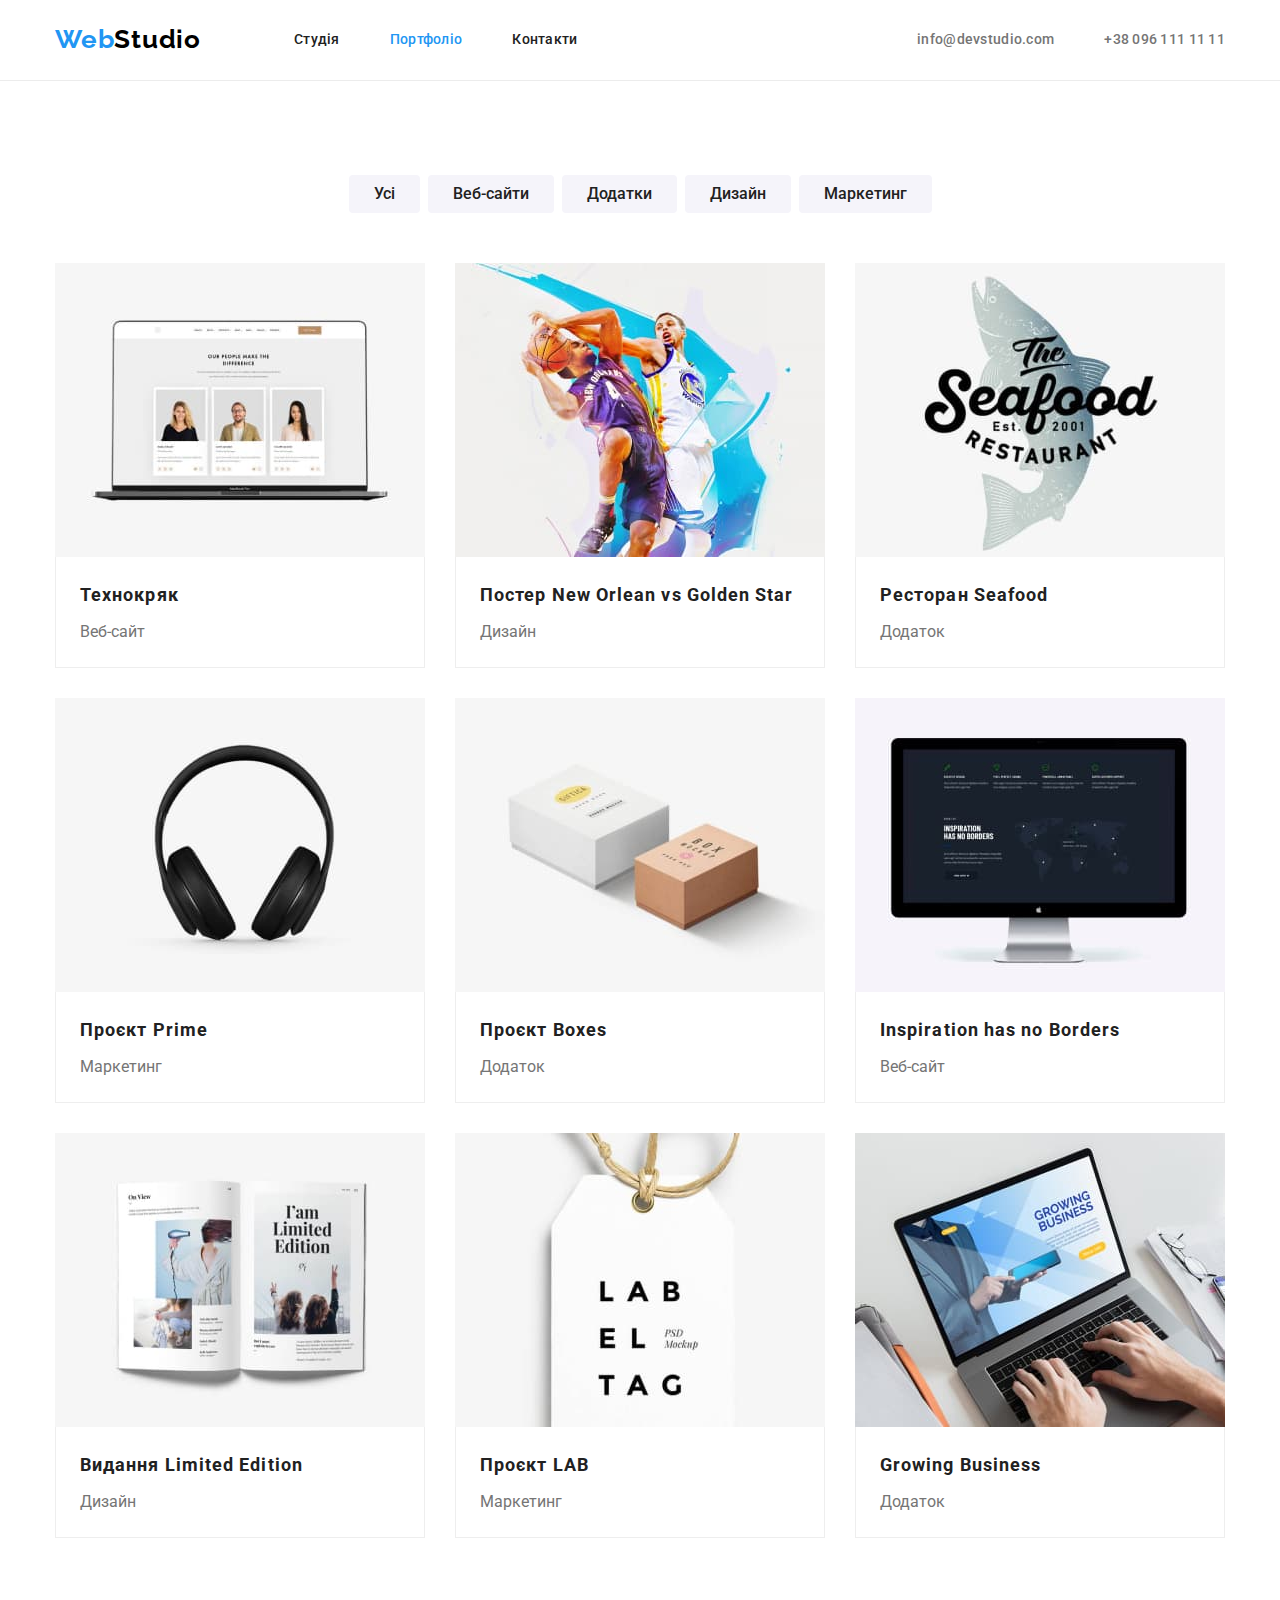
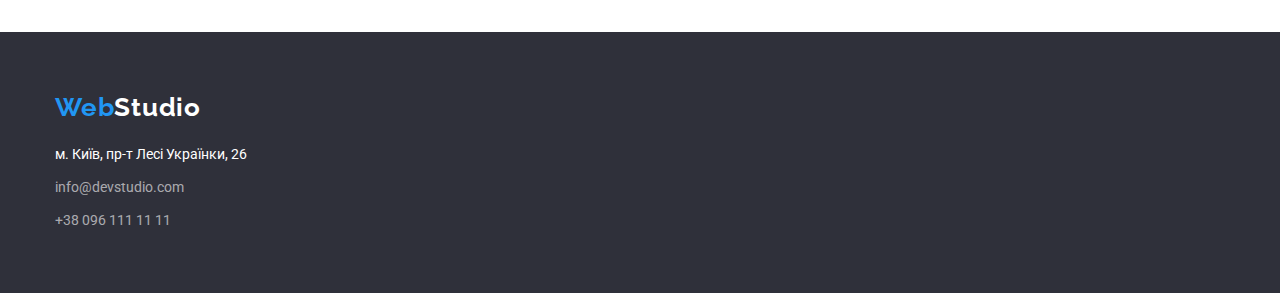
==== portfolio.html @ 0a424352 "Добавляє ДЗ - 3" ====
<!DOCTYPE html>
<html lang="uk">

<head>
  <meta charset="UTF-8" />
  <meta http-equiv="X-UA-Compatible" content="IE=edge" />
  <meta name="viewport" content="width=device-width, initial-scale=1.0" />
  <link rel="stylesheet"
    href="https://cdnjs.cloudflare.com/ajax/libs/modern-normalize/1.1.0/modern-normalize.min.css" />
  <link rel="stylesheet" href="./css/styles.css" />
  <link rel="preconnect" href="https://fonts.googleapis.com" />
  <link rel="preconnect" href="https://fonts.gstatic.com" crossorigin />
  <link href="https://fonts.googleapis.com/css2?family=Raleway:wght@700&family=Roboto:wght@400;500;700;900&display=swap"
    rel="stylesheet" />
  <title>Портфоліо</title>
</head>

<body>
  <!-- Header -->

  <header class="header">
    <div class="container">
      <div class="header-section">
        <nav class="navigation">
          <a class="logo" href="./index.html">Web<span class="part">Studio</span></a>
          <ul class="list">
            <li>
              <a class="link" href="./index.html">Студія</a>
            </li>
            <li>
              <a class="link current" href="./portfolio.html">Портфоліо</a>
            </li>
            <li>
              <a class="link" href="#">Контакти</a>
            </li>
          </ul>
        </nav>
        <ul class="header-links">
          <li>
            <a class="contacts" href="mailto:info@devstudio.com">info@devstudio.com</a>
          </li>
          <li>
            <a class="contacts" href="tel:+380961111111">+38 096 111 11 11</a>
          </li>
        </ul>
      </div>
    </div>
  </header>

  <!-- Main -->

  <main>
    <section class="work-list">
      <div class="container">
        <h1 class="visually-hidden">Список робіт</h1>
        <ul class="filter">
          <li><button class="button" type="button">Усі</button></li>
          <li><button class="button" type="button">Веб-сайти</button></li>
          <li><button class="button" type="button">Додатки</button></li>
          <li><button class="button" type="button">Дизайн</button></li>
          <li><button class="button" type="button">Маркетинг</button></li>
        </ul>
        <ul class="works">
          <li>
            <img src="./images/project-1.jpg" alt="Фотографії в ноутбуці" width="370" height="294" />
            <div class="item">
              <h2 class="title">Технокряк</h2>
              <p class="text">Веб-сайт</p>
            </div>
          </li>
          <li>
            <img src="./images/project-2.jpg" alt="Двоє людей грають у баскетбол" width="370" height="294" />
            <div class="item">
              <h2 class="title">Постер New Orlean vs Golden Star</h2>
              <p class="text">Дизайн</p>
            </div>
          </li>
          <li>
            <img src="./images/project-3.jpg" alt="Логотип компанії" width="370" height="294" />
            <div class="item">
              <h2 class="title">Ресторан Seafood</h2>
              <p class="text">Додаток</p>
            </div>
          </li>
          <li>
            <img src="./images/project-4.jpg" alt="Навушники" width="370" height="294" />
            <div class="item">
              <h2 class="title">Проєкт Prime</h2>
              <p class="text">Маркетинг</p>
            </div>
          </li>
          <li>
            <img src="./images/project-5.jpg" alt="Дві коробки" width="370" height="294" />
            <div class="item">
              <h2 class="title">Проєкт Boxes</h2>
              <p class="text">Додаток</p>
            </div>
          </li>
          <li>
            <img src="./images/project-6.jpg" alt="IMac" width="370" height="294" />
            <div class="item">
              <h2 class="title" lang="en">Inspiration has no Borders</h2>
              <p class="text">Веб-сайт</p>
            </div>
          </li>
          <li>
            <img src="./images/project-7.jpg" alt="Відкрита книга" width="370" height="294" />
            <div class="item">
              <h2 class="title">Видання Limited Edition</h2>
              <p class="text">Дизайн</p>
            </div>
          </li>
          <li>
            <img src="./images/project-8.jpg" alt="Брелок з літерами" width="370" height="294" />
            <div class="item">
              <h2 class="title">Проєкт LAB</h2>
              <p class="text">Маркетинг</p>
            </div>
          </li>
          <li>
            <img src="./images/project-9.jpg" alt="Людина оглядає сторінку в інтернеті" width="370" height="294" />
            <div class="item">
              <h2 class="title" lang="en">Growing Business</h2>
              <p class="text">Додаток</p>
            </div>
          </li>
        </ul>
      </div>
    </section>
  </main>

  <!-- Footer -->

  <footer class="footer">
    <div class="container">
      <a class="logo" href="./index.html">Web<span class="part">Studio</span></a>
      <address>
        <ul>
          <li class="item">
            <a class="goelocation element" href="https://goo.gl/maps/CPtrU1FHBa2aNyZL9" target="_blank"
              rel="noopener noreferrer nofollow">м. Київ, пр-т Лесі Українки, 26</a>
          </li>
          <li class="item">
            <a class="link element" href="mailto:info@devstudio.com">info@devstudio.com</a>
          </li>
          <li class="item">
            <a class="link element" href="tel:+380961111111">+38 096 111 11 11</a>
          </li>
        </ul>
      </address>
    </div>
  </footer>

</html>
---- css/styles.css ----
:root {
  --primary-text-color: #757575;
  --title-text-color: #212121;
  --hero-color: #2f303a;
  --color-white: #ffffff;
  --color-black: #000000;
  --hero-button-color: #188ce8;
  --accent-color: #2196f3;
  --team-section-color: #f5f4fa;
  --footer-contacts-color: rgba(255, 255, 255, 0.6);
}

body {
  color: var(--primary-text-color);
  font-family: Roboto, sans-serif;
  font-size: 14px;
  font-weight: 400;
  background-color: var(--color-white);
  line-height: 1.7;
}

h1,
h2,
h3,
h4,
h5,
h6,
p,
ul {
  margin: 0;
  padding: 0;
}

ul {
  list-style: none;
}

img {
  display: block;
  height: auto;
}

.visually-hidden {
  position: absolute;
  white-space: nowrap;
  width: 1px;
  height: 1px;
  overflow: hidden;
  border: 0;
  padding: 0;
  clip: rect(0 0 0 0);
  clip-path: inset(50%);
  margin: -1px;
}

.container {
  width: 1200px;
  padding-left: 15px;
  padding-right: 15px;
  margin-left: auto;
  margin-right: auto;
  /* outline: 1px solid tomato; */
}

/* Header */

.logo {
  color: var(--accent-color);
  font-family: Raleway, sans-serif;
  font-size: 26px;
  font-weight: 700;
  line-height: 1.2;
  text-decoration: none;
  letter-spacing: 0.03em;
}

.header {
  border-bottom: 1px solid #ececec;
}

.header .part {
  color: var(--color-black);
}

.header-section {
  display: flex;
  justify-content: space-between;
  align-items: center;
}

.navigation {
  display: flex;
  align-items: center;
  gap: 93px;
}

.navigation .list {
  display: flex;
  gap: 50px;
}

.navigation .link {
  display: block;
  padding: 32px 0;

  color: var(--title-text-color);
  font-weight: 500;
  line-height: 1.14;
  text-decoration: none;
  letter-spacing: 0.02em;
}

.navigation .link:hover,
.navigation .link:focus {
  color: var(--accent-color);
}

.navigation .current {
  color: var(--accent-color);
}

.header-links {
  display: flex;
  gap: 50px;
}

.header .contacts {
  padding: 32px 0px;

  color: var(--primary-text-color);
  font-weight: 500;
  line-height: 1.14;
  text-decoration: none;
  letter-spacing: 0.02em;
}

.header .contacts:hover,
.header .contacts:focus {
  color: var(--accent-color);
}

/* Main */

/* Hero */

.hero {
  background-color: var(--hero-color);

  padding-top: 200px;
  padding-bottom: 200px;
}

.hero .title {
  max-width: 696px;
  margin-bottom: 30px;
  margin-left: auto;
  margin-right: auto;
  text-align: center;

  color: var(--color-white);

  font-size: 44px;
  font-weight: 900;
  line-height: 1.36;
  text-transform: uppercase;
  letter-spacing: 0.06em;
}

.hero .button {
  display: block;
  padding: 10px 32px;
  border-radius: 4px;
  border: none;
  margin: 0 auto;

  font-family: inherit;
  font-size: 16px;
  font-weight: 700;
  line-height: 1.88;
  letter-spacing: 0.06em;
  cursor: pointer;

  background-color: var(--accent-color);
  color: var(--color-white);
}

.hero .button:hover,
.hero .button:focus {
  background-color: var(--hero-button-color);
}

/* Advances */

.advances {
  padding-top: 94px;
  padding-bottom: 94px;
}

.advances .list {
  display: flex;
  justify-content: center;
  gap: 30px;
}

.advances .item {
  max-width: 270px;
}

.advances .title {
  margin-bottom: 10px;

  color: var(--title-text-color);
  font-size: 14px;
  font-weight: 700;
  line-height: 1.14;
  text-transform: uppercase;
}

/* Photo Section */

.photo-section {
  padding-bottom: 94px;
}

.photo-section .list {
  display: flex;
  justify-content: center;
  gap: 30px;
}

.photo-section .title {
  margin-bottom: 50px;

  color: var(--title-text-color);
  font-size: 36px;
  font-weight: 700;
  line-height: 1.17;
  text-align: center;
}

/* Team */

.team {
  padding-top: 94px;
  padding-bottom: 94px;
  background-color: var(--team-section-color);
  text-align: center;
}

.team .title {
  margin-bottom: 50px;

  color: var(--title-text-color);
  font-size: 36px;
  font-weight: 700;
  line-height: 1.12;
}

.team .list {
  display: flex;
  justify-content: center;
  gap: 30px;
}

.team .item {
  width: calc((100%-90) / 4);

  background-color: #ffffff;
}

.team .desc {
  padding: 30px 0;
}

.team-mate {
  margin-bottom: 10px;

  color: var(--title-text-color);
  font-size: 16px;
  font-weight: 500;
  line-height: 1.19;
}

.team .text {
  font-size: 16px;
  line-height: 1.19;
}

/* Footer */

.footer {
  padding-top: 60px;
  padding-bottom: 60px;

  background-color: var(--hero-color);
}

.footer .logo {
  display: block;
  margin-bottom: 20px;
}

.footer .part {
  color: var(--color-white);
}

.footer .item:not(:last-child) {
  margin-bottom: 9px;
}

.footer .goelocation {
  color: var(--color-white);
}

.footer .link {
  color: var(--footer-contacts-color);
}

.footer .element {
  text-decoration: none;
  font-style: normal;
}

.footer .element:hover,
.footer .element:focus {
  color: var(--accent-color);
}

/* Portfolio */

.work-list {
  padding-top: 94px;
  padding-bottom: 94px;
}

.filter {
  display: flex;
  justify-content: center;
  gap: 8px;
  margin-bottom: 50px;
}

.filter .button {
  padding: 6px 22px;
  border-radius: 4px;
  border: none;

  color: var(--title-text-color);
  font-family: inherit;
  font-size: 16px;
  font-weight: 500;
  line-height: 1.63;
  background-color: var(--team-section-color);
  cursor: pointer;
}

.filter .button:first-child {
  padding: 6px 25px;
}

.filter .button:hover,
.filter .button:focus {
  color: var(--color-white);
  background-color: var(--accent-color);
}

.works {
  display: flex;
  flex-wrap: wrap;
  gap: 30px;
}

.works .title {
  margin-bottom: 4px;

  color: var(--title-text-color);
  font-size: 18px;
  font-weight: 700;
  line-height: 2;
  letter-spacing: 0.06em;
}

.works .text {
  font-size: 16px;
  line-height: 1.88;
}

.works .item {
  padding: 20px 24px;
  max-width: 370px;
  border-left: 1px solid #eeeeee;
  border-right: 1px solid #eeeeee;
  border-bottom: 1px solid #eeeeee;
}
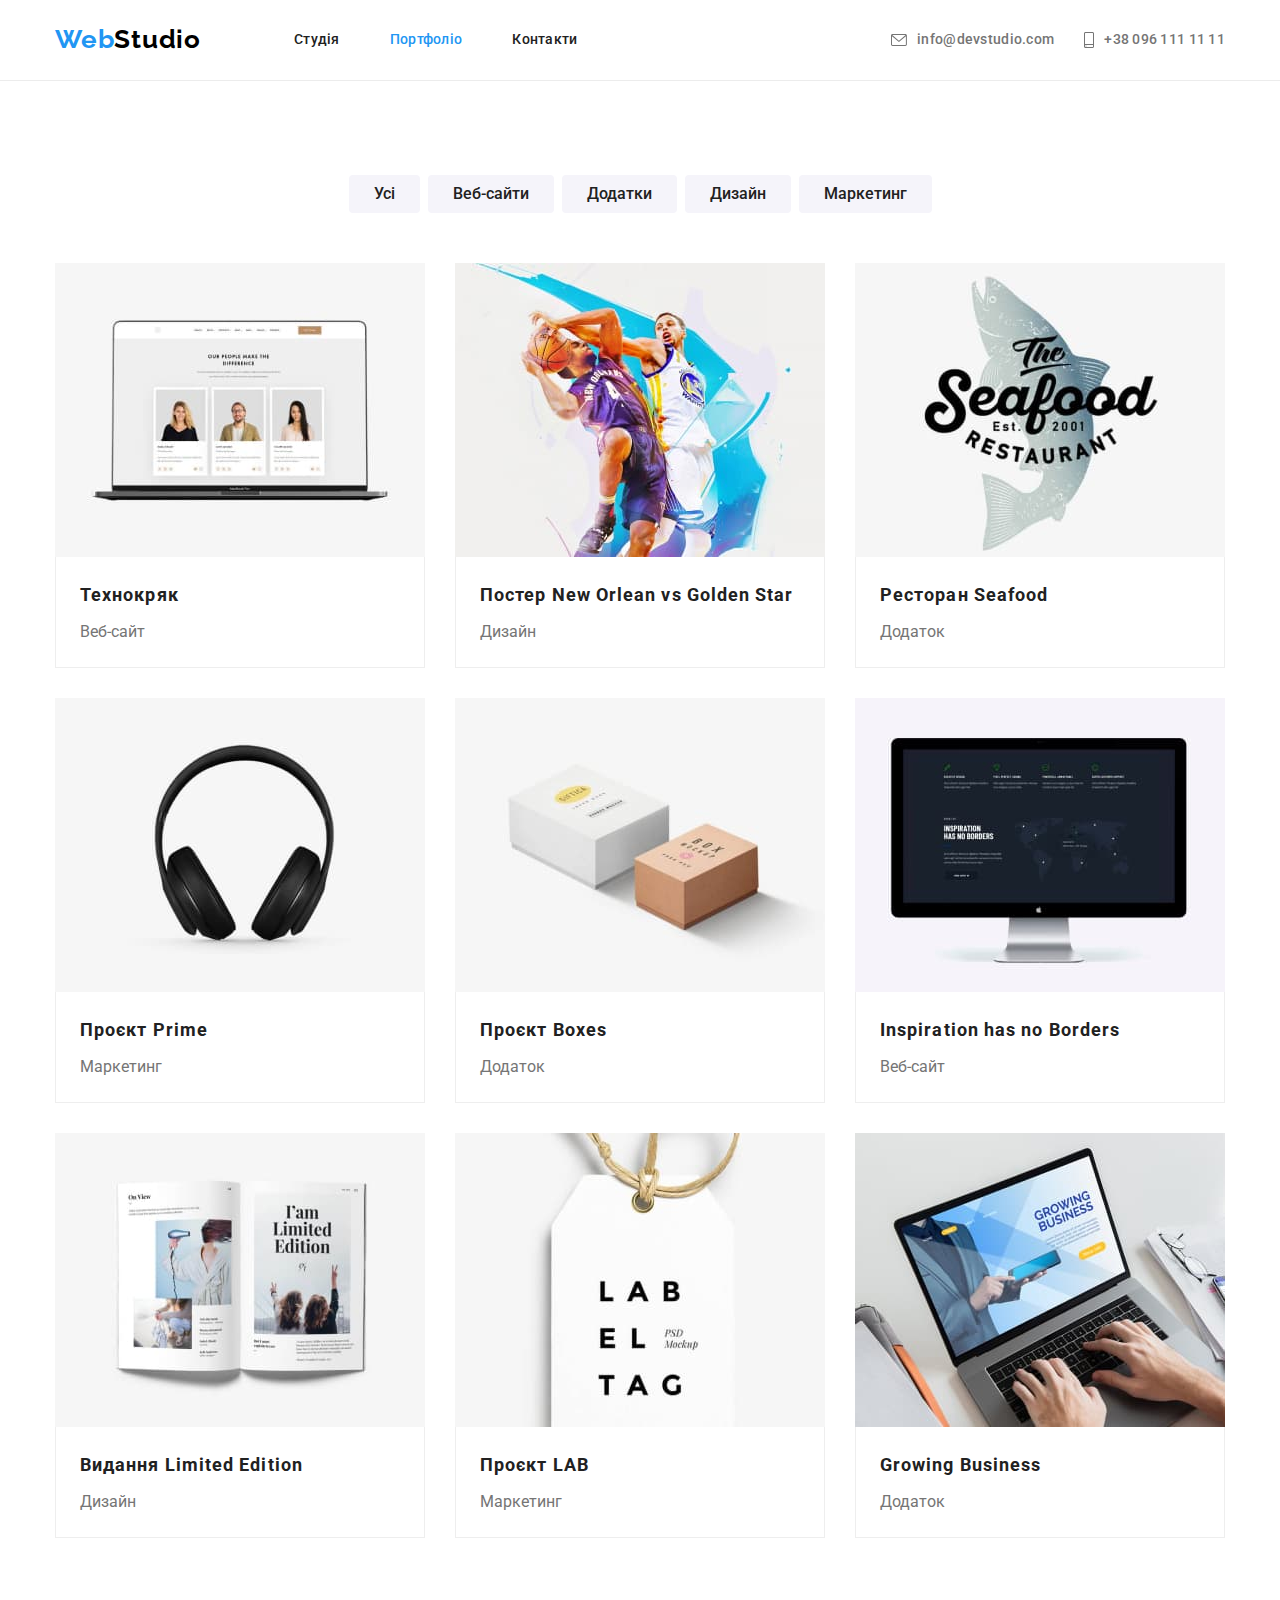
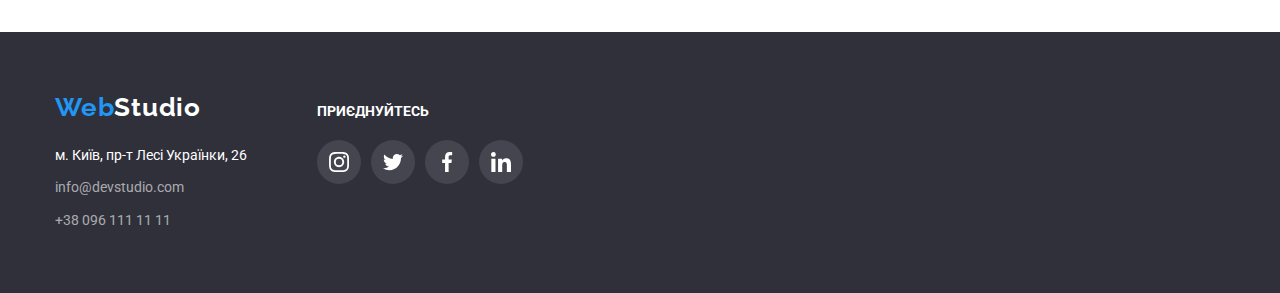
==== commit 629c3d0a: "Додає іконки." ====
--- a/portfolio.html
+++ b/portfolio.html
@@ -37,10 +37,18 @@
         </nav>
         <ul class="header-links">
           <li>
-            <a class="contacts" href="mailto:info@devstudio.com">info@devstudio.com</a>
-          </li>
-          <li>
-            <a class="contacts" href="tel:+380961111111">+38 096 111 11 11</a>
+            <a class="contacts" href="mailto:info@devstudio.com">
+              <svg width="16" height="12">
+                <use href="./images/icons.svg#icon-envelope"></use>
+              </svg>
+              info@devstudio.com
+            </a>
+          </li>
+          <li>
+            <a class="contacts" href="tel:+380961111111">
+              <svg width="10" height="16">
+                <use href="./images/icons.svg#icon-smartphone"></use>
+              </svg>+38 096 111 11 11</a>
           </li>
         </ul>
       </div>
@@ -62,67 +70,85 @@
         </ul>
         <ul class="works">
           <li>
-            <img src="./images/project-1.jpg" alt="Фотографії в ноутбуці" width="370" height="294" />
-            <div class="item">
-              <h2 class="title">Технокряк</h2>
-              <p class="text">Веб-сайт</p>
-            </div>
-          </li>
-          <li>
-            <img src="./images/project-2.jpg" alt="Двоє людей грають у баскетбол" width="370" height="294" />
-            <div class="item">
-              <h2 class="title">Постер New Orlean vs Golden Star</h2>
-              <p class="text">Дизайн</p>
-            </div>
-          </li>
-          <li>
-            <img src="./images/project-3.jpg" alt="Логотип компанії" width="370" height="294" />
-            <div class="item">
-              <h2 class="title">Ресторан Seafood</h2>
-              <p class="text">Додаток</p>
-            </div>
-          </li>
-          <li>
-            <img src="./images/project-4.jpg" alt="Навушники" width="370" height="294" />
-            <div class="item">
-              <h2 class="title">Проєкт Prime</h2>
-              <p class="text">Маркетинг</p>
-            </div>
-          </li>
-          <li>
-            <img src="./images/project-5.jpg" alt="Дві коробки" width="370" height="294" />
-            <div class="item">
-              <h2 class="title">Проєкт Boxes</h2>
-              <p class="text">Додаток</p>
-            </div>
-          </li>
-          <li>
-            <img src="./images/project-6.jpg" alt="IMac" width="370" height="294" />
-            <div class="item">
-              <h2 class="title" lang="en">Inspiration has no Borders</h2>
-              <p class="text">Веб-сайт</p>
-            </div>
-          </li>
-          <li>
-            <img src="./images/project-7.jpg" alt="Відкрита книга" width="370" height="294" />
-            <div class="item">
-              <h2 class="title">Видання Limited Edition</h2>
-              <p class="text">Дизайн</p>
-            </div>
-          </li>
-          <li>
-            <img src="./images/project-8.jpg" alt="Брелок з літерами" width="370" height="294" />
-            <div class="item">
-              <h2 class="title">Проєкт LAB</h2>
-              <p class="text">Маркетинг</p>
-            </div>
-          </li>
-          <li>
-            <img src="./images/project-9.jpg" alt="Людина оглядає сторінку в інтернеті" width="370" height="294" />
-            <div class="item">
-              <h2 class="title" lang="en">Growing Business</h2>
-              <p class="text">Додаток</p>
-            </div>
+            <a href="#" class="works-link">
+              <img src="./images/project-1.jpg" alt="Фотографії в ноутбуці" width="370" height="294" />
+              <div class="item">
+                <h2 class="title">Технокряк</h2>
+                <p class="text">Веб-сайт</p>
+              </div>
+            </a>
+          </li>
+          <li>
+            <a href="#" class="works-link">
+              <img src="./images/project-2.jpg" alt="Двоє людей грають у баскетбол" width="370" height="294" />
+              <div class="item">
+                <h2 class="title">Постер New Orlean vs Golden Star</h2>
+                <p class="text">Дизайн</p>
+              </div>
+            </a>
+          </li>
+          <li>
+            <a href="#" class="works-link">
+              <img src="./images/project-3.jpg" alt="Логотип компанії" width="370" height="294" />
+              <div class="item">
+                <h2 class="title">Ресторан Seafood</h2>
+                <p class="text">Додаток</p>
+              </div>
+            </a>
+          </li>
+          <li>
+            <a href="#" class="works-link">
+              <img src="./images/project-4.jpg" alt="Навушники" width="370" height="294" />
+              <div class="item">
+                <h2 class="title">Проєкт Prime</h2>
+                <p class="text">Маркетинг</p>
+              </div>
+            </a>
+          </li>
+          <li>
+            <a href="#" class="works-link">
+              <img src="./images/project-5.jpg" alt="Дві коробки" width="370" height="294" />
+              <div class="item">
+                <h2 class="title">Проєкт Boxes</h2>
+                <p class="text">Додаток</p>
+              </div>
+            </a>
+          </li>
+          <li>
+            <a href="#" class="works-link">
+              <img src="./images/project-6.jpg" alt="IMac" width="370" height="294" />
+              <div class="item">
+                <h2 class="title" lang="en">Inspiration has no Borders</h2>
+                <p class="text">Веб-сайт</p>
+              </div>
+            </a>
+          </li>
+          <li>
+            <a href="#" class="works-link">
+              <img src="./images/project-7.jpg" alt="Відкрита книга" width="370" height="294" />
+              <div class="item">
+                <h2 class="title">Видання Limited Edition</h2>
+                <p class="text">Дизайн</p>
+              </div>
+            </a>
+          </li>
+          <li>
+            <a href="#" class="works-link">
+              <img src="./images/project-8.jpg" alt="Брелок з літерами" width="370" height="294" />
+              <div class="item">
+                <h2 class="title">Проєкт LAB</h2>
+                <p class="text">Маркетинг</p>
+              </div>
+            </a>
+          </li>
+          <li>
+            <a href="#" class="works-link">
+              <img src="./images/project-9.jpg" alt="Людина оглядає сторінку в інтернеті" width="370" height="294" />
+              <div class="item">
+                <h2 class="title" lang="en">Growing Business</h2>
+                <p class="text">Додаток</p>
+              </div>
+            </a>
           </li>
         </ul>
       </div>
@@ -132,23 +158,59 @@
   <!-- Footer -->
 
   <footer class="footer">
-    <div class="container">
-      <a class="logo" href="./index.html">Web<span class="part">Studio</span></a>
-      <address>
-        <ul>
-          <li class="item">
-            <a class="goelocation element" href="https://goo.gl/maps/CPtrU1FHBa2aNyZL9" target="_blank"
-              rel="noopener noreferrer nofollow">м. Київ, пр-т Лесі Українки, 26</a>
-          </li>
-          <li class="item">
-            <a class="link element" href="mailto:info@devstudio.com">info@devstudio.com</a>
-          </li>
-          <li class="item">
-            <a class="link element" href="tel:+380961111111">+38 096 111 11 11</a>
-          </li>
-        </ul>
-      </address>
+    <div class="container footer-navigation">
+      <div>
+        <a class="logo" href="./index.html">Web<span class="part">Studio</span></a>
+        <address>
+          <ul>
+            <li class="item">
+              <a class="goelocation element" href="https://goo.gl/maps/CPtrU1FHBa2aNyZL9" target="_blank"
+                rel="noopener noreferrer nofollow">м. Київ, пр-т Лесі Українки, 26</a>
+            </li>
+            <li class="item">
+              <a class="link element" href="mailto:info@devstudio.com">info@devstudio.com</a>
+            </li>
+            <li class="item">
+              <a class="link element" href="tel:+380961111111">+38 096 111 11 11</a>
+            </li>
+          </ul>
+        </address>
+      </div>
+      <div>
+        <p class="join-text">Приєднуйтесь</p>
+        <ul class="join-list">
+          <li class="join-item">
+            <a class="join-link" href="#">
+              <svg width="20" height="20">
+                <use href="./images/icons.svg#icon-instagram"></use>
+              </svg>
+            </a>
+          </li>
+          <li class="join-item">
+            <a class="join-link" href="#">
+              <svg width="20" height="20">
+                <use href="./images/icons.svg#icon-twitter"></use>
+              </svg>
+            </a>
+          </li>
+          <li class="join-item">
+            <a class="join-link" href="#">
+              <svg width="20" height="20">
+                <use href="./images/icons.svg#icon-facebook"></use>
+              </svg>
+            </a>
+          </li>
+          <li class="join-item">
+            <a class="join-link" href="#">
+              <svg width="20" height="20">
+                <use href="./images/icons.svg#icon-linkedin"></use>
+              </svg>
+            </a>
+          </li>
+        </ul>
+      </div>
     </div>
   </footer>
+</body>
 
 </html>--- a/css/styles.css
+++ b/css/styles.css
@@ -8,6 +8,7 @@
   --accent-color: #2196f3;
   --team-section-color: #f5f4fa;
   --footer-contacts-color: rgba(255, 255, 255, 0.6);
+  --link-icon-color: #afb1b8;
 }
 
 body {
@@ -121,13 +122,17 @@
 
 .header-links {
   display: flex;
-  gap: 50px;
+  gap: 30px;
 }
 
 .header .contacts {
+  display: flex;
+  align-items: center;
+  column-gap: 10px;
   padding: 32px 0px;
 
   color: var(--primary-text-color);
+  fill: currentColor;
   font-weight: 500;
   line-height: 1.14;
   text-decoration: none;
@@ -144,10 +149,19 @@
 /* Hero */
 
 .hero {
-  background-color: var(--hero-color);
-
+  max-width: 1600px;
+  height: 600px;
   padding-top: 200px;
   padding-bottom: 200px;
+  margin-left: auto;
+  margin-right: auto;
+
+  background-color: var(--hero-color);
+  background-image: linear-gradient(rgba(47, 48, 58, 0.4), rgba(47, 48, 58, 0.4)),
+    url(../images/hero.jpg);
+  background-repeat: no-repeat;
+  background-position: center;
+  background-size: cover;
 }
 
 .hero .title {
@@ -182,6 +196,8 @@
 
   background-color: var(--accent-color);
   color: var(--color-white);
+  box-shadow: 0px 4px 4px rgba(0, 0, 0, 0.15);
+  border-radius: 4px;
 }
 
 .hero .button:hover,
@@ -204,6 +220,17 @@
 
 .advances .item {
   max-width: 270px;
+}
+
+.advances-icon {
+  display: flex;
+  justify-content: center;
+  align-items: center;
+  height: 120px;
+
+  background-color: var(--team-section-color);
+  border-radius: 4px;
+  margin-bottom: 30px;
 }
 
 .advances .title {
@@ -266,6 +293,9 @@
   width: calc((100%-90) / 4);
 
   background-color: #ffffff;
+  box-shadow: 0px 1px 3px rgba(0, 0, 0, 0.12), 0px 1px 1px rgba(0, 0, 0, 0.14),
+    0px 2px 1px rgba(0, 0, 0, 0.2);
+  border-radius: 0px 0px 4px 4px;
 }
 
 .team .desc {
@@ -282,8 +312,87 @@
 }
 
 .team .text {
+  margin-bottom: 16px;
+
   font-size: 16px;
   line-height: 1.19;
+}
+
+.team-icon-list {
+  display: flex;
+  justify-content: center;
+  align-items: center;
+  column-gap: 10px;
+}
+
+.team-icon-list-item {
+  display: block;
+  width: 44px;
+  height: 44px;
+}
+
+.team-icon-list-item .team-icon-link:hover,
+.team-icon-list-item .team-icon-link:focus {
+  background-color: var(--accent-color);
+  fill: var(--color-white);
+  border-radius: 50%;
+}
+
+.team-icon-link {
+  display: flex;
+  justify-content: center;
+  align-items: center;
+  width: 100%;
+  height: 100%;
+  fill: var(--link-icon-color);
+}
+
+/* Clients */
+
+.clients {
+  padding-top: 83px;
+  padding-bottom: 115px;
+  text-align: center;
+}
+
+.clients-title {
+  margin-bottom: 50px;
+
+  font-weight: 700;
+  font-size: 36px;
+  line-height: 1.17;
+
+  color: var(--title-text-color);
+}
+
+.clients-list {
+  display: flex;
+  justify-content: center;
+  align-items: center;
+  column-gap: 30px;
+}
+
+.clients-list-item {
+  display: block;
+  width: calc((100% - 150px) / 6);
+  height: 92px;
+  border: 1px solid var(--link-icon-color);
+  border-radius: 4px;
+}
+
+.clients-list-item:hover .clients-list-link,
+.clients-list-item .clients-list-link :focus {
+  fill: var(--accent-color);
+  border: 1px solid var(--accent-color);
+}
+
+.clients-list-link {
+  display: flex;
+  justify-content: center;
+  align-items: center;
+  width: 100%;
+  height: 100%;
+  fill: var(--link-icon-color);
 }
 
 /* Footer */
@@ -324,6 +433,51 @@
 .footer .element:hover,
 .footer .element:focus {
   color: var(--accent-color);
+}
+
+.footer-navigation {
+  display: flex;
+  align-items: baseline;
+  column-gap: 70px;
+}
+
+.join-text {
+  margin-bottom: 20px;
+
+  font-weight: 700;
+  font-size: 14px;
+  line-height: 1.14;
+  text-transform: uppercase;
+
+  color: var(--color-white);
+}
+
+.join-list {
+  display: flex;
+  align-items: center;
+  column-gap: 10px;
+}
+
+.join-item {
+  width: 44px;
+  height: 44px;
+  border-radius: 50%;
+  background-color: rgba(255, 255, 255, 0.1);
+}
+
+.join-link {
+  display: flex;
+  justify-content: center;
+  align-items: center;
+  width: 100%;
+  height: 100%;
+  fill: var(--color-white);
+}
+
+.join-link:hover,
+.join-link:focus {
+  background-color: var(--accent-color);
+  border-radius: 50%;
 }
 
 /* Portfolio */
@@ -362,6 +516,8 @@
 .filter .button:focus {
   color: var(--color-white);
   background-color: var(--accent-color);
+  box-shadow: 0px 3px 1px rgba(0, 0, 0, 0.1), 0px 1px 2px rgba(0, 0, 0, 0.08),
+    0px 2px 2px rgba(0, 0, 0, 0.12);
 }
 
 .works {
@@ -380,7 +536,19 @@
   letter-spacing: 0.06em;
 }
 
+.works-link {
+  display: block;
+  text-decoration: none;
+}
+
+.works-link:hover,
+.works-link:focus {
+  box-shadow: 0px 1px 1px rgba(0, 0, 0, 0.12), 0px 4px 4px rgba(0, 0, 0, 0.06),
+    1px 4px 6px rgba(0, 0, 0, 0.16);
+}
+
 .works .text {
+  color: var(--primary-text-color);
   font-size: 16px;
   line-height: 1.88;
 }
